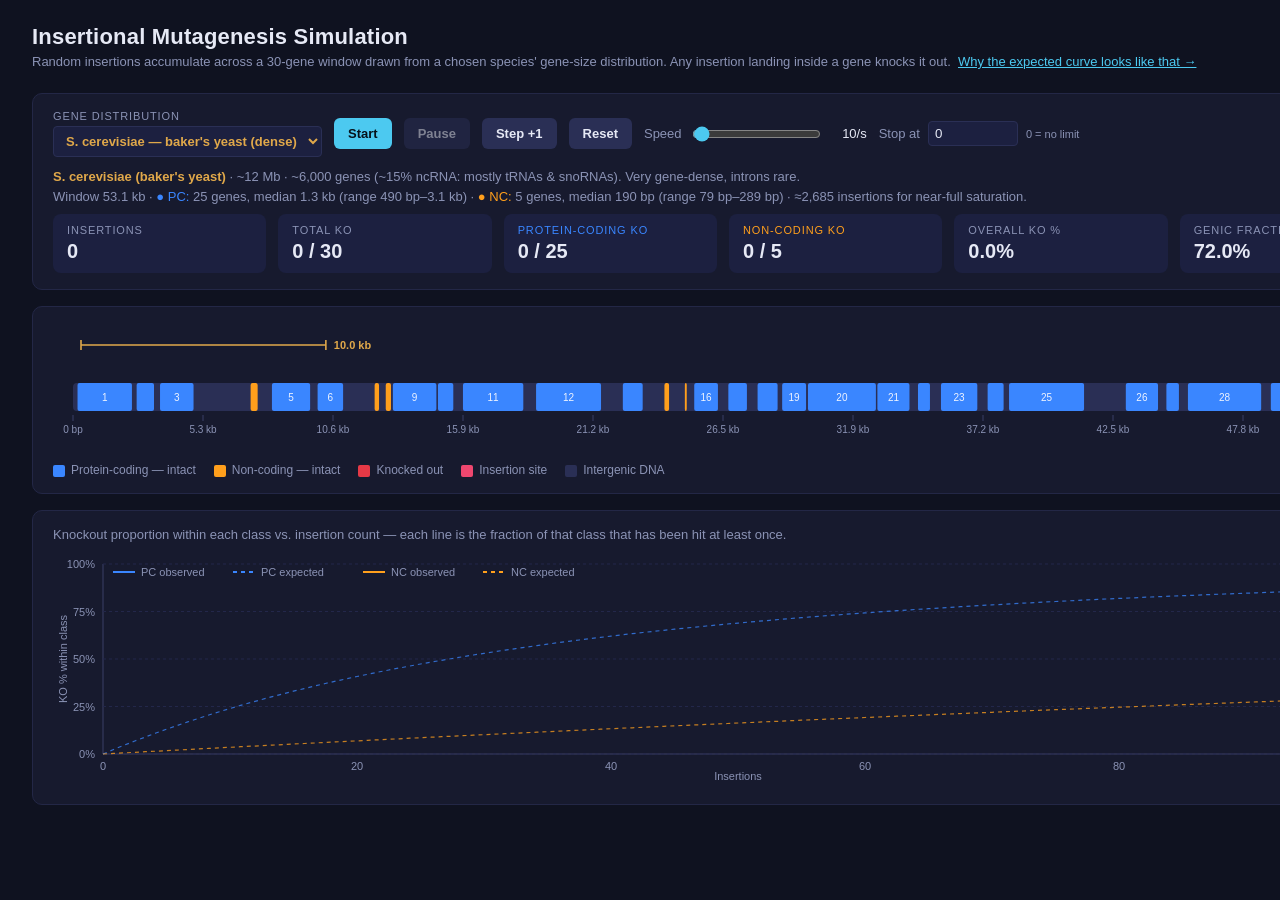
==== index.html @ 328992e9 "Initial commit: insertional mutagenesis simulation Co-Authored-By: Claude Opus 4.7 (1M context) <nor" ====
<!DOCTYPE html>
<html lang="en">
<head>
<meta charset="UTF-8" />
<title>Insertional Mutagenesis Simulation</title>
<style>
  :root {
    --bg: #0f1220;
    --panel: #171a2e;
    --ink: #e6e9f5;
    --muted: #8b93b5;
    --accent: #4cc9f0;
    --gene: #3a86ff;        /* protein-coding, intact */
    --gene-ko: #e63946;     /* knocked out (red) */
    --nc: #ff9f1c;          /* non-coding, intact */
    --nc-ko: #e63946;       /* knocked out (red) */
    --insert: #ef476f;
    --grid: #262a46;
    --good: #06d6a0;
  }
  * { box-sizing: border-box; }
  html, body {
    margin: 0; padding: 0;
    background: var(--bg); color: var(--ink);
    font-family: -apple-system, BlinkMacSystemFont, "Segoe UI", Helvetica, Arial, sans-serif;
    min-height: 100vh;
  }
  header {
    padding: 24px 32px 8px;
  }
  h1 { margin: 0; font-weight: 600; font-size: 22px; letter-spacing: 0.2px; }
  .sub { color: var(--muted); font-size: 13px; margin-top: 4px; }

  main {
    display: grid;
    grid-template-columns: 1fr;
    gap: 16px;
    padding: 16px 32px 48px;
    max-width: 1400px;
    margin: 0 auto;
  }
  .panel {
    background: var(--panel);
    border: 1px solid #232746;
    border-radius: 10px;
    padding: 16px 20px;
  }
  .controls {
    display: flex;
    flex-wrap: wrap;
    gap: 12px;
    align-items: center;
  }
  button {
    background: var(--accent);
    color: #06121a;
    border: 0;
    padding: 8px 14px;
    border-radius: 6px;
    font-weight: 600;
    cursor: pointer;
    font-size: 13px;
  }
  button.secondary {
    background: #2a2f55;
    color: var(--ink);
  }
  button:disabled { opacity: 0.5; cursor: not-allowed; }
  label { font-size: 13px; color: var(--muted); display: flex; align-items: center; gap: 8px; }
  input[type="range"] { accent-color: var(--accent); }

  .stats {
    display: grid;
    grid-template-columns: repeat(6, 1fr);
    gap: 12px;
    margin-top: 8px;
  }
  @media (max-width: 1100px) {
    .stats { grid-template-columns: repeat(3, 1fr); }
  }
  .stat {
    background: #1c2040;
    border-radius: 8px;
    padding: 10px 14px;
  }
  .stat .k { font-size: 11px; color: var(--muted); text-transform: uppercase; letter-spacing: 0.08em; }
  .stat .v { font-size: 20px; font-weight: 700; margin-top: 4px; font-variant-numeric: tabular-nums; }

  .viz-wrap { overflow-x: auto; }
  svg { display: block; }
  .legend { display: flex; gap: 18px; margin-top: 10px; font-size: 12px; color: var(--muted); flex-wrap: wrap; }
  .legend .swatch { display: inline-block; width: 12px; height: 12px; border-radius: 2px; margin-right: 6px; vertical-align: middle; }

  .charts {
    display: grid;
    grid-template-columns: 1fr;
    gap: 16px;
  }
  @media (min-width: 900px) {
    .charts { grid-template-columns: 1fr; }
  }
</style>
</head>
<body>
<header>
  <h1>Insertional Mutagenesis Simulation</h1>
  <div class="sub">Random insertions accumulate across a 30-gene window drawn from a chosen species' gene-size distribution. Any insertion landing inside a gene knocks it out. &nbsp;<a href="explainer.html" style="color: var(--accent);">Why the expected curve looks like that →</a></div>
</header>

<main>
  <section class="panel">
    <div class="controls">
      <label style="flex-direction: column; align-items: flex-start; gap: 4px;">
        <span style="font-size:11px; text-transform: uppercase; letter-spacing: 0.08em;">Gene distribution</span>
        <select id="preset" style="background:#1c2040; border:1px solid #2a2f55; border-radius:4px; padding:6px 8px; font-size: 13px; font-weight: 600;">
          <option value="yeast"       style="color:#e0a84a; background:#1c2040;">S. cerevisiae — baker's yeast (dense)</option>
          <option value="arabidopsis" style="color:#5cbf3e; background:#1c2040;">A. thaliana — thale cress (moderate)</option>
          <option value="ecoli"       style="color:#e85a85; background:#1c2040;">E. coli — bacterium (very dense)</option>
          <option value="human"       style="color:#b088f9; background:#1c2040;">H. sapiens — gene bodies (sparse)</option>
          <option value="synthetic"   style="color:#9aa1b8; background:#1c2040;">Synthetic (arbitrary)</option>
        </select>
      </label>
      <button id="startBtn">Start</button>
      <button id="pauseBtn" class="secondary" disabled>Pause</button>
      <button id="stepBtn" class="secondary">Step +1</button>
      <button id="resetBtn" class="secondary">Reset</button>
      <label>Speed
        <input id="speed" type="range" min="1" max="500" value="10" />
        <span id="speedVal" style="color:var(--ink); min-width: 5ch; text-align: right;">10/s</span>
      </label>
      <label>Stop at
        <input id="stopAt" type="number" min="0" value="0" style="width: 90px; background:#1c2040; color:var(--ink); border:1px solid #2a2f55; border-radius:4px; padding:4px 6px;" />
        <span style="font-size:11px;">0 = no limit</span>
      </label>
    </div>

    <div id="presetInfo" style="margin-top: 10px; font-size: 13px; color: var(--muted); line-height: 1.5;"></div>

    <div class="stats">
      <div class="stat"><div class="k">Insertions</div><div class="v" id="statInsertions">0</div></div>
      <div class="stat"><div class="k">Total KO</div><div class="v" id="statKO">0 / 30</div></div>
      <div class="stat"><div class="k" style="color: var(--gene)">Protein-coding KO</div><div class="v" id="statKOpc">0 / 0</div></div>
      <div class="stat"><div class="k" style="color: var(--nc)">Non-coding KO</div><div class="v" id="statKOnc">0 / 0</div></div>
      <div class="stat"><div class="k">Overall KO %</div><div class="v" id="statProp">0.0%</div></div>
      <div class="stat"><div class="k">Genic fraction of window</div><div class="v" id="statCoding">–</div></div>
    </div>
  </section>

  <section class="panel viz-wrap">
    <svg id="dna" width="1340" height="130" role="img" aria-label="DNA segment with genes"></svg>
    <div class="legend">
      <span><span class="swatch" style="background: var(--gene)"></span>Protein-coding — intact</span>
      <span><span class="swatch" style="background: var(--nc)"></span>Non-coding — intact</span>
      <span><span class="swatch" style="background: var(--gene-ko)"></span>Knocked out</span>
      <span><span class="swatch" style="background: var(--insert)"></span>Insertion site</span>
      <span><span class="swatch" style="background:#2a2f55"></span>Intergenic DNA</span>
    </div>
  </section>

  <section class="panel">
    <div style="font-size: 13px; color: var(--muted); margin-bottom: 6px;">Knockout proportion within each class vs. insertion count — each line is the fraction of that class that has been hit at least once.</div>
    <svg id="chart" width="1340" height="240"></svg>
  </section>
</main>

<script>
(() => {
  // ---------- Species presets ----------
  // Reference parameters for each genome. Gene sizes are drawn from log-normal
  // distributions fitted to typical gene-length data. "Size" = gene body
  // (exons + introns) — the target for insertional disruption.
  //
  // ncFraction   = proportion of annotated genes that are non-coding RNAs
  // pcMedian/Sigma = protein-coding size distribution (log-normal)
  // ncMedian/Sigma = non-coding size distribution (log-normal)
  // genicFraction = fraction of genome occupied by any gene body (PC + NC)
  const PRESETS = {
    yeast: {
      label: "S. cerevisiae (baker's yeast)",
      pcMedian: 1400,  pcSigma: 0.55,
      ncMedian: 150,   ncSigma: 0.75,     // tRNAs ~75 bp, snoRNAs ~100–200, a few longer ncRNAs
      ncFraction: 0.15,                    // ~800 of ~6000 genes are ncRNAs
      genicFraction: 0.72,
      note: "~12 Mb · ~6,000 genes (~15% ncRNA: mostly tRNAs & snoRNAs). Very gene-dense, introns rare."
    },
    arabidopsis: {
      label: "A. thaliana (thale cress)",
      pcMedian: 2100,  pcSigma: 0.7,
      ncMedian: 400,   ncSigma: 1.0,       // mix of miRNA precursors (~100 bp) & lncRNAs (kb-scale)
      ncFraction: 0.18,                    // ~5,000 ncRNAs among ~32,000 annotated genes
      genicFraction: 0.40,
      note: "~135 Mb · ~27,000 PC genes + ~5,000 ncRNAs (miRNAs, lncRNAs, tRNAs). Kilobase intergenic gaps."
    },
    ecoli: {
      label: "E. coli (bacterium)",
      pcMedian: 900,   pcSigma: 0.35,
      ncMedian: 100,   ncSigma: 0.55,      // tRNAs ~76 bp, rRNAs 1.5–2.9 kb, small sRNAs
      ncFraction: 0.03,                    // ~100 ncRNAs of ~4,300
      genicFraction: 0.88,
      note: "~4.6 Mb · ~4,300 genes (~3% ncRNA: tRNAs, rRNAs, sRNAs). Operons packed back-to-back."
    },
    human: {
      label: "H. sapiens (gene bodies incl. introns)",
      pcMedian: 14000, pcSigma: 1.15,      // very wide; some PC genes ≥100 kb
      ncMedian: 1200,  ncSigma: 1.35,      // lncRNAs kb-scale, miRNA precursors ~80 bp, snoRNAs
      ncFraction: 0.50,                    // roughly 20k PC + 20k+ lncRNA/miRNA/other
      genicFraction: 0.45,
      note: "~3.2 Gb · ~20,000 PC + ~20,000+ ncRNAs (lncRNAs, miRNAs). Gene bodies huge, separated by 10s–100s of kb."
    },
    synthetic: {
      label: "Synthetic (original toy)",
      pcMedian: 1400,  pcSigma: 0.8,
      ncMedian: 300,   ncSigma: 0.9,
      ncFraction: 0.20,
      genicFraction: 0.55,
      note: "Arbitrary demo parameters — not based on any real organism."
    }
  };

  // Thematic accent colour for each species — used in the dropdown, selected value,
  // and info line. Chosen to evoke each organism (amber yeast, leaf green,
  // Gram-stain pink, lilac human, neutral grey for the synthetic toy).
  const SPECIES_COLORS = {
    yeast:       '#e0a84a',
    arabidopsis: '#5cbf3e',
    ecoli:       '#e85a85',
    human:       '#b088f9',
    synthetic:   '#9aa1b8'
  };

  const GENE_COUNT = 30;
  let DNA_LENGTH = 100000;     // recomputed from preset
  let currentPreset = 'yeast';

  const rand = (a, b) => a + Math.random() * (b - a);
  const randInt = (a, b) => Math.floor(rand(a, b + 1));

  // Standard normal via Box–Muller
  function randn() {
    const u = Math.max(Math.random(), 1e-12), v = Math.random();
    return Math.sqrt(-2 * Math.log(u)) * Math.cos(2 * Math.PI * v);
  }
  // Draw from log-normal with given median and sigma in log-space.
  function logNormal(median, sigma) {
    return median * Math.exp(sigma * randn());
  }

  // ---------- Build genes ----------
  function buildGenes() {
    const preset = PRESETS[currentPreset];

    // Decide how many of the 30 genes are non-coding. Round from preset.ncFraction,
    // clamped so we always have at least some PC (this keeps all six stat tiles meaningful).
    const ncCount = Math.min(GENE_COUNT - 1, Math.max(0, Math.round(GENE_COUNT * preset.ncFraction)));
    const pcCount = GENE_COUNT - ncCount;

    // Build a shuffled array of kinds so PC/NC slots are interleaved along the DNA.
    const kinds = Array.from({length: GENE_COUNT},
      (_, i) => i < ncCount ? 'nc' : 'pc');
    for (let i = kinds.length - 1; i > 0; i--) {
      const j = Math.floor(Math.random() * (i + 1));
      [kinds[i], kinds[j]] = [kinds[j], kinds[i]];
    }

    // Draw a size for each gene from the distribution appropriate to its class.
    const drawSize = (kind) => {
      const med = kind === 'pc' ? preset.pcMedian : preset.ncMedian;
      const sig = kind === 'pc' ? preset.pcSigma : preset.ncSigma;
      const lo = Math.max(40, Math.round(med * 0.1));
      const hi = Math.round(med * 20);
      return Math.round(Math.min(hi, Math.max(lo, logNormal(med, sig))));
    };
    const sizes = kinds.map(drawSize);

    // Set the DNA window length so total genic DNA matches the preset's genicFraction.
    const totalGenic = sizes.reduce((a, b) => a + b, 0);
    DNA_LENGTH = Math.round(totalGenic / preset.genicFraction);
    const totalGap = DNA_LENGTH - totalGenic;

    // Distribute intergenic DNA across 31 gaps with realistic variability.
    const gapRaw = Array.from({length: GENE_COUNT + 1}, () => logNormal(1, 0.8));
    const gapSum = gapRaw.reduce((a, b) => a + b, 0);
    const gaps = gapRaw.map(g => Math.max(20, Math.round(g * totalGap / gapSum)));

    const genes = [];
    let cursor = 0;
    for (let i = 0; i < GENE_COUNT; i++) {
      cursor += gaps[i];
      const start = cursor;
      const end = Math.min(DNA_LENGTH - 1, start + sizes[i] - 1);
      genes.push({
        id: i + 1,
        kind: kinds[i],
        start, end,
        size: end - start + 1,
        knocked: false
      });
      cursor = end + 1;
    }
    return genes;
  }

  // ---------- Length formatting ----------
  function fmtLen(bp) {
    if (bp >= 1e6) return (bp / 1e6).toFixed(bp >= 1e7 ? 0 : 1) + ' Mb';
    if (bp >= 1e3) return (bp / 1e3).toFixed(bp >= 1e5 ? 0 : 1) + ' kb';
    return bp + ' bp';
  }

  // ---------- State ----------
  let genes = [];
  let insertions = []; // positions
  let koCount = 0;
  let koPC = 0;        // protein-coding knockouts
  let koNC = 0;        // non-coding knockouts
  let pcTotal = 0;
  let ncTotal = 0;
  let running = false;
  let timer = null;

  // ---------- DOM ----------
  const svg = document.getElementById('dna');
  const chart = document.getElementById('chart');
  const statIns = document.getElementById('statInsertions');
  const statKO = document.getElementById('statKO');
  const statKOpc = document.getElementById('statKOpc');
  const statKOnc = document.getElementById('statKOnc');
  const statProp = document.getElementById('statProp');
  const statCoding = document.getElementById('statCoding');
  const speedEl = document.getElementById('speed');
  const speedVal = document.getElementById('speedVal');
  const stopAtEl = document.getElementById('stopAt');
  const startBtn = document.getElementById('startBtn');
  const pauseBtn = document.getElementById('pauseBtn');
  const stepBtn = document.getElementById('stepBtn');
  const resetBtn = document.getElementById('resetBtn');
  const presetEl = document.getElementById('preset');
  const presetInfo = document.getElementById('presetInfo');

  // ---------- DNA rendering ----------
  const SVG_W = 1340, SVG_H = 130;
  const PAD_X = 20;
  const TRACK_Y = 60;
  const TRACK_H = 28;
  const USABLE_W = SVG_W - 2 * PAD_X;
  const bpToX = bp => PAD_X + (bp / DNA_LENGTH) * USABLE_W;

  // Fixed 10 kb scale bar used across all genomes — makes it easy to compare
  // gene-density between species at a glance.
  const SCALE_BP = 10000;

  function drawScaleBar() {
    const color = SPECIES_COLORS[currentPreset];
    const y = 22;
    const xStart = PAD_X + 8;
    const xEnd = xStart + (SCALE_BP / DNA_LENGTH) * USABLE_W;
    const tickHalf = 5;

    // Main bar
    const bar = document.createElementNS('http://www.w3.org/2000/svg', 'line');
    bar.setAttribute('x1', xStart); bar.setAttribute('x2', xEnd);
    bar.setAttribute('y1', y); bar.setAttribute('y2', y);
    bar.setAttribute('stroke', color); bar.setAttribute('stroke-width', '1.6');
    svg.appendChild(bar);

    // End ticks
    for (const tx of [xStart, xEnd]) {
      const t = document.createElementNS('http://www.w3.org/2000/svg', 'line');
      t.setAttribute('x1', tx); t.setAttribute('x2', tx);
      t.setAttribute('y1', y - tickHalf); t.setAttribute('y2', y + tickHalf);
      t.setAttribute('stroke', color); t.setAttribute('stroke-width', '1.6');
      svg.appendChild(t);
    }

    // Label — placed to the right of the bar so it stays readable even when
    // the bar is only a few pixels wide (e.g. the human preset).
    const label = document.createElementNS('http://www.w3.org/2000/svg', 'text');
    label.setAttribute('x', xEnd + 8);
    label.setAttribute('y', y + 4);
    label.setAttribute('fill', color);
    label.setAttribute('font-size', '11');
    label.setAttribute('font-weight', '600');
    label.textContent = fmtLen(SCALE_BP);
    svg.appendChild(label);
  }

  function renderDNABase() {
    svg.innerHTML = '';

    // 100 kb reference scale bar (adaptive: steps down for shorter windows).
    drawScaleBar();

    // Backbone (intergenic)
    const back = document.createElementNS('http://www.w3.org/2000/svg', 'rect');
    back.setAttribute('x', PAD_X);
    back.setAttribute('y', TRACK_Y);
    back.setAttribute('width', USABLE_W);
    back.setAttribute('height', TRACK_H);
    back.setAttribute('fill', '#2a2f55');
    back.setAttribute('rx', 4);
    svg.appendChild(back);

    // Genes
    for (const g of genes) {
      const r = document.createElementNS('http://www.w3.org/2000/svg', 'rect');
      r.setAttribute('x', bpToX(g.start));
      r.setAttribute('y', TRACK_Y);
      r.setAttribute('width', Math.max(1, bpToX(g.end) - bpToX(g.start)));
      r.setAttribute('height', TRACK_H);
      r.setAttribute('fill', g.kind === 'pc' ? 'var(--gene)' : 'var(--nc)');
      r.setAttribute('rx', 2);
      r.dataset.geneId = g.id;
      r.dataset.kind = g.kind;
      const title = document.createElementNS('http://www.w3.org/2000/svg','title');
      title.textContent = `Gene ${g.id} · ${g.kind === 'pc' ? 'protein-coding' : 'non-coding'} · ${fmtLen(g.size)}`;
      r.appendChild(title);
      svg.appendChild(r);

      // Gene label (only if wide enough)
      const w = bpToX(g.end) - bpToX(g.start);
      if (w > 22) {
        const t = document.createElementNS('http://www.w3.org/2000/svg', 'text');
        t.setAttribute('x', bpToX(g.start) + w / 2);
        t.setAttribute('y', TRACK_Y + TRACK_H / 2 + 4);
        t.setAttribute('fill', '#eef3ff');
        t.setAttribute('font-size', '10');
        t.setAttribute('text-anchor', 'middle');
        t.setAttribute('pointer-events', 'none');
        t.textContent = g.id;
        svg.appendChild(t);
      }
    }

    // Scale ticks
    const ticks = 10;
    for (let i = 0; i <= ticks; i++) {
      const bp = Math.round((DNA_LENGTH * i) / ticks);
      const x = bpToX(bp);
      const tick = document.createElementNS('http://www.w3.org/2000/svg', 'line');
      tick.setAttribute('x1', x); tick.setAttribute('x2', x);
      tick.setAttribute('y1', TRACK_Y + TRACK_H + 4);
      tick.setAttribute('y2', TRACK_Y + TRACK_H + 10);
      tick.setAttribute('stroke', '#3a3f66');
      svg.appendChild(tick);
      const lbl = document.createElementNS('http://www.w3.org/2000/svg', 'text');
      lbl.setAttribute('x', x);
      lbl.setAttribute('y', TRACK_Y + TRACK_H + 22);
      lbl.setAttribute('fill', 'var(--muted)');
      lbl.setAttribute('font-size', '10');
      lbl.setAttribute('text-anchor', 'middle');
      lbl.textContent = fmtLen(bp);
      svg.appendChild(lbl);
    }
  }

  function setGeneKO(id) {
    const rect = svg.querySelector(`rect[data-gene-id="${id}"]`);
    if (!rect) return;
    const kind = rect.dataset.kind;
    rect.setAttribute('fill', kind === 'pc' ? 'var(--gene-ko)' : 'var(--nc-ko)');
  }

  function drawInsertion(pos) {
    const x = bpToX(pos);
    const line = document.createElementNS('http://www.w3.org/2000/svg', 'line');
    line.setAttribute('x1', x); line.setAttribute('x2', x);
    line.setAttribute('y1', TRACK_Y - 10);
    line.setAttribute('y2', TRACK_Y + TRACK_H + 2);
    line.setAttribute('stroke', 'var(--insert)');
    line.setAttribute('stroke-width', '1.2');
    line.setAttribute('opacity', '0.85');
    svg.appendChild(line);

    const tri = document.createElementNS('http://www.w3.org/2000/svg', 'polygon');
    tri.setAttribute('points', `${x-3},${TRACK_Y-12} ${x+3},${TRACK_Y-12} ${x},${TRACK_Y-6}`);
    tri.setAttribute('fill', 'var(--insert)');
    svg.appendChild(tri);
  }

  // ---------- Chart ----------
  const CH_W = 1340, CH_H = 240;
  const CH_PAD_L = 50, CH_PAD_R = 20, CH_PAD_T = 16, CH_PAD_B = 34;
  const CH_PLOT_W = CH_W - CH_PAD_L - CH_PAD_R;
  const CH_PLOT_H = CH_H - CH_PAD_T - CH_PAD_B;

  let chartMaxX = 100; // grows as insertions grow

  function renderChartBase() {
    chart.innerHTML = '';
    // Axes
    const axis = (x1,y1,x2,y2) => {
      const l = document.createElementNS('http://www.w3.org/2000/svg','line');
      l.setAttribute('x1',x1); l.setAttribute('y1',y1);
      l.setAttribute('x2',x2); l.setAttribute('y2',y2);
      l.setAttribute('stroke','#3a3f66'); l.setAttribute('stroke-width','1');
      return l;
    };
    chart.appendChild(axis(CH_PAD_L, CH_PAD_T, CH_PAD_L, CH_PAD_T + CH_PLOT_H));
    chart.appendChild(axis(CH_PAD_L, CH_PAD_T + CH_PLOT_H, CH_PAD_L + CH_PLOT_W, CH_PAD_T + CH_PLOT_H));

    // Y gridlines + labels (0, 25, 50, 75, 100)
    for (let p = 0; p <= 100; p += 25) {
      const y = CH_PAD_T + CH_PLOT_H - (p/100) * CH_PLOT_H;
      const g = document.createElementNS('http://www.w3.org/2000/svg','line');
      g.setAttribute('x1', CH_PAD_L); g.setAttribute('x2', CH_PAD_L + CH_PLOT_W);
      g.setAttribute('y1', y); g.setAttribute('y2', y);
      g.setAttribute('stroke', '#23274a'); g.setAttribute('stroke-dasharray','3,3');
      chart.appendChild(g);
      const t = document.createElementNS('http://www.w3.org/2000/svg','text');
      t.setAttribute('x', CH_PAD_L - 8); t.setAttribute('y', y + 4);
      t.setAttribute('fill','var(--muted)'); t.setAttribute('font-size','11');
      t.setAttribute('text-anchor','end');
      t.textContent = p + '%';
      chart.appendChild(t);
    }

    // Axis titles
    const xt = document.createElementNS('http://www.w3.org/2000/svg','text');
    xt.setAttribute('x', CH_PAD_L + CH_PLOT_W / 2);
    xt.setAttribute('y', CH_H - 8);
    xt.setAttribute('fill','var(--muted)'); xt.setAttribute('font-size','11');
    xt.setAttribute('text-anchor','middle');
    xt.textContent = 'Insertions';
    chart.appendChild(xt);

    const yt = document.createElementNS('http://www.w3.org/2000/svg','text');
    yt.setAttribute('x', 14); yt.setAttribute('y', CH_PAD_T + CH_PLOT_H / 2);
    yt.setAttribute('fill','var(--muted)'); yt.setAttribute('font-size','11');
    yt.setAttribute('text-anchor','middle');
    yt.setAttribute('transform', `rotate(-90 14 ${CH_PAD_T + CH_PLOT_H / 2})`);
    yt.textContent = 'KO % within class';
    chart.appendChild(yt);

    // Four curves: observed + expected, each for PC and NC classes.
    const makePath = (id, color, dashed) => {
      const p = document.createElementNS('http://www.w3.org/2000/svg','path');
      p.setAttribute('id', id);
      p.setAttribute('fill','none');
      p.setAttribute('stroke', color);
      p.setAttribute('stroke-width', dashed ? '1.2' : '1.8');
      if (dashed) {
        p.setAttribute('stroke-dasharray','4,4');
        p.setAttribute('opacity','0.75');
      }
      chart.appendChild(p);
    };
    makePath('expectedPC', '#3a86ff', true);
    makePath('expectedNC', '#ff9f1c', true);
    makePath('actualPC',   '#3a86ff', false);
    makePath('actualNC',   '#ff9f1c', false);

    // Legend
    const makeLegend = (x, color, label, dashed=false) => {
      const l = document.createElementNS('http://www.w3.org/2000/svg','line');
      l.setAttribute('x1', x); l.setAttribute('x2', x + 22);
      l.setAttribute('y1', CH_PAD_T + 8); l.setAttribute('y2', CH_PAD_T + 8);
      l.setAttribute('stroke', color); l.setAttribute('stroke-width','2');
      if (dashed) l.setAttribute('stroke-dasharray','4,4');
      chart.appendChild(l);
      const t = document.createElementNS('http://www.w3.org/2000/svg','text');
      t.setAttribute('x', x + 28); t.setAttribute('y', CH_PAD_T + 12);
      t.setAttribute('fill','var(--muted)'); t.setAttribute('font-size','11');
      t.textContent = label;
      chart.appendChild(t);
    };
    makeLegend(CH_PAD_L + 10,  '#3a86ff', 'PC observed');
    makeLegend(CH_PAD_L + 130, '#3a86ff', 'PC expected', true);
    makeLegend(CH_PAD_L + 260, '#ff9f1c', 'NC observed');
    makeLegend(CH_PAD_L + 380, '#ff9f1c', 'NC expected', true);
  }

  function redrawChart() {
    const actualPC = chart.querySelector('#actualPC');
    const actualNC = chart.querySelector('#actualNC');
    const expectedPC = chart.querySelector('#expectedPC');
    const expectedNC = chart.querySelector('#expectedNC');
    if (!actualPC || !actualNC || !expectedPC || !expectedNC) return;

    chartMaxX = Math.max(100, insertions.length, chartMaxX);
    // X ticks (5 gridlines). Clear previous labels first.
    chart.querySelectorAll('.x-tick').forEach(n => n.remove());
    for (let i = 0; i <= 5; i++) {
      const xv = Math.round((chartMaxX * i) / 5);
      const x = CH_PAD_L + (xv / chartMaxX) * CH_PLOT_W;
      const t = document.createElementNS('http://www.w3.org/2000/svg','text');
      t.setAttribute('x', x); t.setAttribute('y', CH_PAD_T + CH_PLOT_H + 16);
      t.setAttribute('fill','var(--muted)'); t.setAttribute('font-size','11');
      t.setAttribute('text-anchor','middle');
      t.setAttribute('class','x-tick');
      t.textContent = xv.toLocaleString();
      chart.appendChild(t);
    }

    // Observed PC/NC proportions from the timeline.
    const pts = state.timeline;
    const toPath = (points, denom) => {
      if (!points.length || denom === 0) return '';
      return points.map((p, i) => {
        const x = CH_PAD_L + (p.n / chartMaxX) * CH_PLOT_W;
        const y = CH_PAD_T + CH_PLOT_H - (p.val / denom) * CH_PLOT_H;
        return `${i === 0 ? 'M' : 'L'}${x.toFixed(1)},${y.toFixed(1)}`;
      }).join(' ');
    };
    actualPC.setAttribute('d', toPath(pts.map(p => ({n: p.n, val: p.pc})), pcTotal));
    actualNC.setAttribute('d', toPath(pts.map(p => ({n: p.n, val: p.nc})), ncTotal));

    // Expected: per-class subset of P(gene i KO) = 1 − (1 − sᵢ/L)ⁿ, averaged over the class.
    const pcSizes = genes.filter(g => g.kind === 'pc').map(g => g.size);
    const ncSizes = genes.filter(g => g.kind === 'nc').map(g => g.size);
    const L = DNA_LENGTH;
    const curveForSizes = (sizes) => {
      if (!sizes.length) return '';
      let d = '';
      const N = 120;
      for (let i = 0; i <= N; i++) {
        const n = (chartMaxX * i) / N;
        let ek = 0;
        for (const s of sizes) ek += 1 - Math.pow(1 - s / L, n);
        const x = CH_PAD_L + (n / chartMaxX) * CH_PLOT_W;
        const y = CH_PAD_T + CH_PLOT_H - (ek / sizes.length) * CH_PLOT_H;
        d += (i === 0 ? 'M' : 'L') + x.toFixed(1) + ',' + y.toFixed(1) + ' ';
      }
      return d;
    };
    expectedPC.setAttribute('d', curveForSizes(pcSizes));
    expectedNC.setAttribute('d', curveForSizes(ncSizes));
  }

  // ---------- Simulation ----------
  const state = { timeline: [] };

  function step() {
    const pos = randInt(0, DNA_LENGTH - 1);
    insertions.push(pos);
    // Determine if inside any gene (binary search since genes sorted by start)
    let lo = 0, hi = genes.length - 1, hit = -1;
    while (lo <= hi) {
      const mid = (lo + hi) >> 1;
      const g = genes[mid];
      if (pos < g.start) hi = mid - 1;
      else if (pos > g.end) lo = mid + 1;
      else { hit = mid; break; }
    }
    if (hit >= 0 && !genes[hit].knocked) {
      genes[hit].knocked = true;
      koCount++;
      if (genes[hit].kind === 'pc') koPC++; else koNC++;
      setGeneKO(genes[hit].id);
    }
    drawInsertion(pos);
    state.timeline.push({ n: insertions.length, ko: koCount, pc: koPC, nc: koNC });
    updateStats();
    redrawChart();

    const stopN = Number(stopAtEl.value) || 0;
    if (stopN > 0 && insertions.length >= stopN) pause();
    if (koCount >= GENE_COUNT) pause();
  }

  function updateStats() {
    statIns.textContent = insertions.length.toLocaleString();
    statKO.textContent = `${koCount} / ${GENE_COUNT}`;
    statKOpc.textContent = `${koPC} / ${pcTotal}`;
    statKOnc.textContent = `${koNC} / ${ncTotal}`;
    statProp.textContent = ((koCount / GENE_COUNT) * 100).toFixed(1) + '%';
  }

  function play() {
    if (running) return;
    running = true;
    startBtn.disabled = true;
    pauseBtn.disabled = false;
    scheduleNext();
  }

  function pause() {
    running = false;
    startBtn.disabled = false;
    pauseBtn.disabled = true;
    if (timer) { clearTimeout(timer); timer = null; }
  }

  function scheduleNext() {
    if (!running) return;
    const rate = Number(speedEl.value); // per second
    // Above ~60/s, batch multiple insertions per animation frame instead of shrinking the delay.
    const batch = rate > 60 ? Math.ceil(rate / 60) : 1;
    const delay = batch === 1 ? Math.max(8, 1000 / rate) : 16;
    timer = setTimeout(() => {
      for (let i = 0; i < batch && koCount < GENE_COUNT; i++) step();
      scheduleNext();
    }, delay);
  }

  function reset() {
    pause();
    genes = buildGenes();
    pcTotal = genes.filter(g => g.kind === 'pc').length;
    ncTotal = genes.filter(g => g.kind === 'nc').length;
    insertions = [];
    koCount = 0; koPC = 0; koNC = 0;
    state.timeline = [{ n: 0, ko: 0, pc: 0, nc: 0 }];
    chartMaxX = 100;
    renderDNABase();
    renderChartBase();
    redrawChart();
    updateStats();
    updatePresetInfo();

    const coding = genes.reduce((a, g) => a + g.size, 0);
    statCoding.textContent = ((coding / DNA_LENGTH) * 100).toFixed(1) + '%';
  }

  function updatePresetInfo() {
    const preset = PRESETS[currentPreset];
    const pcSizes = genes.filter(g => g.kind === 'pc').map(g => g.size).sort((a, b) => a - b);
    const ncSizes = genes.filter(g => g.kind === 'nc').map(g => g.size).sort((a, b) => a - b);
    const med = (arr) => arr.length ? arr[Math.floor(arr.length / 2)] : null;
    const allSizes = genes.map(g => g.size).sort((a, b) => a - b);
    const smallest = allSizes[0];
    // Suggested "full saturation" insertions ≈ (L / s_smallest) × H_30, as a rough budget.
    const H30 = 3.9949;
    const suggested = Math.round((DNA_LENGTH / smallest) * H30);

    const pcLine = pcSizes.length
      ? `<span style="color: var(--gene)">● PC:</span> ${pcSizes.length} genes, median ${fmtLen(med(pcSizes))} (range ${fmtLen(pcSizes[0])}–${fmtLen(pcSizes[pcSizes.length-1])})`
      : `<span style="color: var(--gene)">● PC:</span> 0 genes in this window`;
    const ncLine = ncSizes.length
      ? `<span style="color: var(--nc)">● NC:</span> ${ncSizes.length} genes, median ${fmtLen(med(ncSizes))} (range ${fmtLen(ncSizes[0])}–${fmtLen(ncSizes[ncSizes.length-1])})`
      : `<span style="color: var(--nc)">● NC:</span> 0 genes in this window`;

    presetInfo.innerHTML =
      `<b style="color: ${SPECIES_COLORS[currentPreset]}">${preset.label}</b> · ${preset.note}<br>` +
      `<span style="color: var(--muted)">Window ${fmtLen(DNA_LENGTH)} · ${pcLine} · ${ncLine} · ` +
      `≈${suggested.toLocaleString()} insertions for near-full saturation.</span>`;
  }

  // ---------- Wire up ----------
  startBtn.addEventListener('click', play);
  pauseBtn.addEventListener('click', pause);
  stepBtn.addEventListener('click', () => { if (koCount < GENE_COUNT) step(); });
  resetBtn.addEventListener('click', reset);
  speedEl.addEventListener('input', () => {
    speedVal.textContent = speedEl.value + '/s';
  });
  presetEl.addEventListener('change', () => {
    currentPreset = presetEl.value;
    presetEl.style.color = SPECIES_COLORS[currentPreset];
    reset();
  });

  presetEl.value = currentPreset;
  presetEl.style.color = SPECIES_COLORS[currentPreset];
  reset();
})();
</script>
</body>
</html>
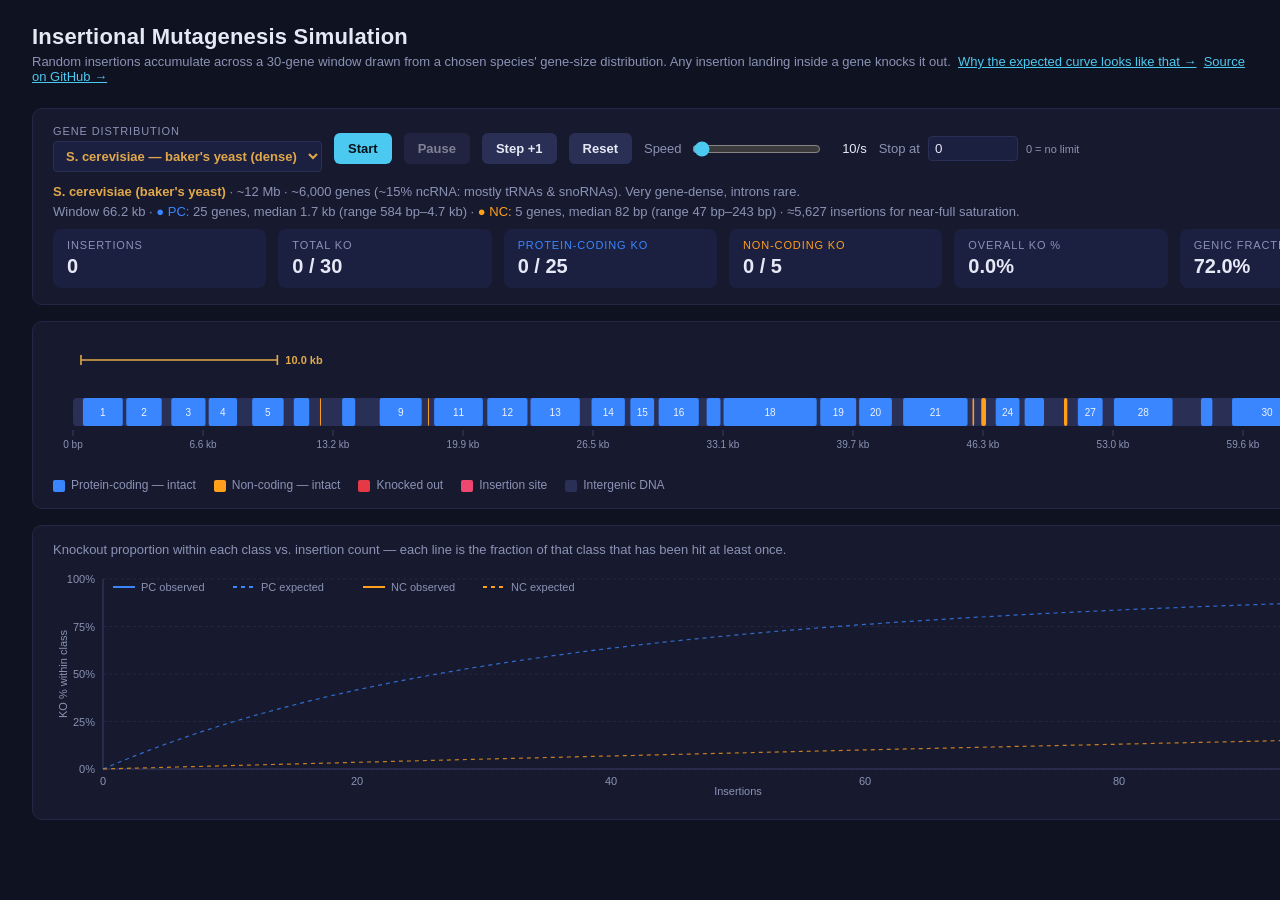
==== commit e599a5f1: "Add GitHub repo link to index.html subtitle Co-Authored-By: Claude Opus 4.7 (1M context) <noreply@an" ====
--- a/index.html
+++ b/index.html
@@ -104,7 +104,7 @@
 <body>
 <header>
   <h1>Insertional Mutagenesis Simulation</h1>
-  <div class="sub">Random insertions accumulate across a 30-gene window drawn from a chosen species' gene-size distribution. Any insertion landing inside a gene knocks it out. &nbsp;<a href="explainer.html" style="color: var(--accent);">Why the expected curve looks like that →</a></div>
+  <div class="sub">Random insertions accumulate across a 30-gene window drawn from a chosen species' gene-size distribution. Any insertion landing inside a gene knocks it out. &nbsp;<a href="explainer.html" style="color: var(--accent);">Why the expected curve looks like that →</a> &nbsp;<a href="https://github.com/seanvw/mutagenesis" style="color: var(--accent);">Source on GitHub →</a></div>
 </header>
 
 <main>
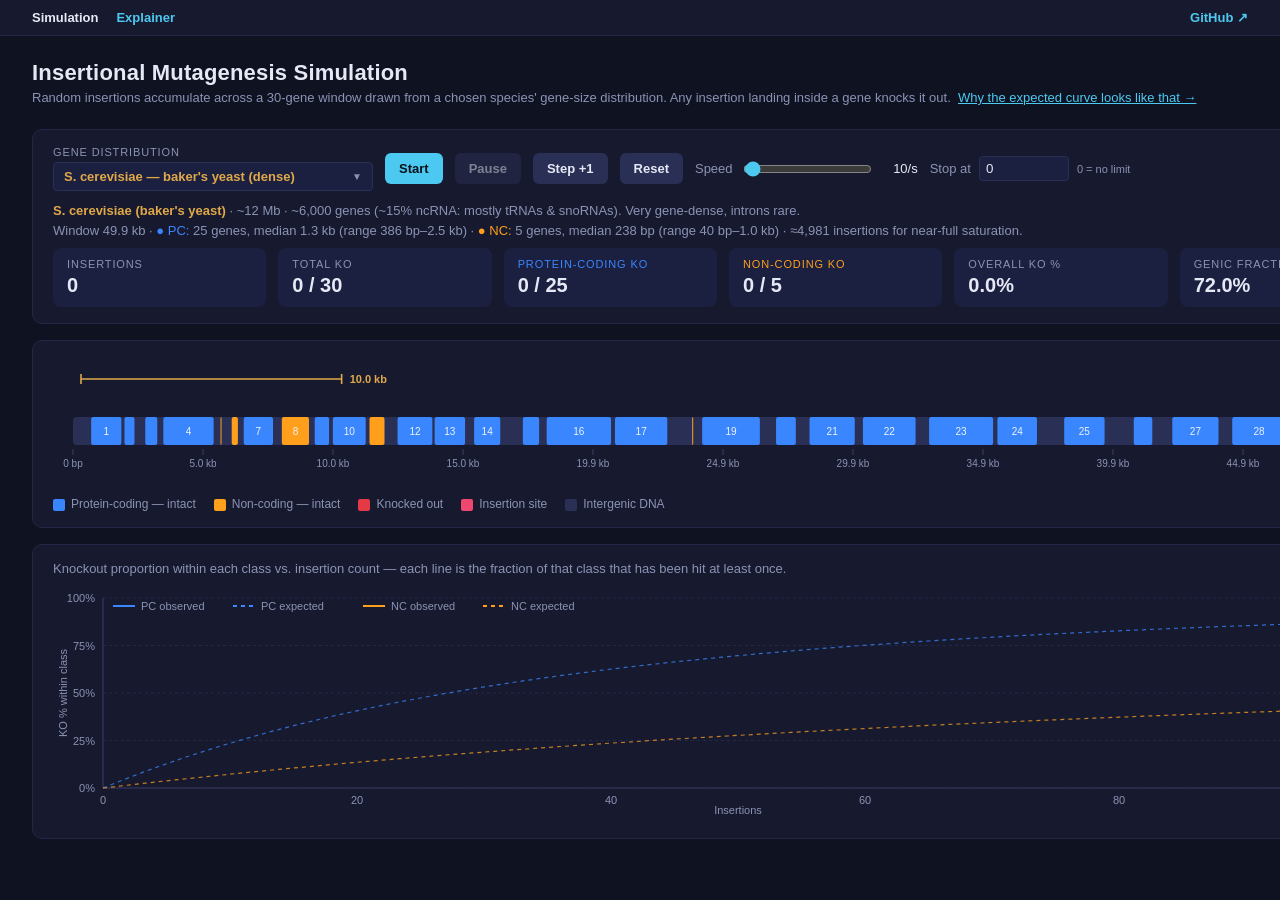
==== commit 828f0c63: "Add top nav, custom species dropdown, dev serve script - Unified top navigation bar across simulatio" ====
--- a/index.html
+++ b/index.html
@@ -30,6 +30,22 @@
   }
   h1 { margin: 0; font-weight: 600; font-size: 22px; letter-spacing: 0.2px; }
   .sub { color: var(--muted); font-size: 13px; margin-top: 4px; }
+  .nav {
+    display: flex;
+    gap: 18px;
+    padding: 10px 32px;
+    background: var(--panel);
+    border-bottom: 1px solid #232746;
+    font-size: 13px;
+  }
+  .nav a {
+    color: var(--accent);
+    text-decoration: none;
+    font-weight: 600;
+  }
+  .nav a:hover { text-decoration: underline; }
+  .nav a.active { color: var(--ink); }
+  .nav .spacer { flex: 1; }
 
   main {
     display: grid;
@@ -102,24 +118,30 @@
 </style>
 </head>
 <body>
+<nav class="nav">
+  <a href="index.html" class="active">Simulation</a>
+  <a href="explainer.html">Explainer</a>
+  <span class="spacer"></span>
+  <a href="https://github.com/seanvw/mutagenesis" target="_blank" rel="noopener">GitHub ↗</a>
+</nav>
 <header>
   <h1>Insertional Mutagenesis Simulation</h1>
-  <div class="sub">Random insertions accumulate across a 30-gene window drawn from a chosen species' gene-size distribution. Any insertion landing inside a gene knocks it out. &nbsp;<a href="explainer.html" style="color: var(--accent);">Why the expected curve looks like that →</a> &nbsp;<a href="https://github.com/seanvw/mutagenesis" style="color: var(--accent);">Source on GitHub →</a></div>
+  <div class="sub">Random insertions accumulate across a 30-gene window drawn from a chosen species' gene-size distribution. Any insertion landing inside a gene knocks it out. &nbsp;<a href="explainer.html" style="color: var(--accent);">Why the expected curve looks like that →</a></div>
 </header>
 
 <main>
   <section class="panel">
     <div class="controls">
-      <label style="flex-direction: column; align-items: flex-start; gap: 4px;">
-        <span style="font-size:11px; text-transform: uppercase; letter-spacing: 0.08em;">Gene distribution</span>
-        <select id="preset" style="background:#1c2040; border:1px solid #2a2f55; border-radius:4px; padding:6px 8px; font-size: 13px; font-weight: 600;">
-          <option value="yeast"       style="color:#e0a84a; background:#1c2040;">S. cerevisiae — baker's yeast (dense)</option>
-          <option value="arabidopsis" style="color:#5cbf3e; background:#1c2040;">A. thaliana — thale cress (moderate)</option>
-          <option value="ecoli"       style="color:#e85a85; background:#1c2040;">E. coli — bacterium (very dense)</option>
-          <option value="human"       style="color:#b088f9; background:#1c2040;">H. sapiens — gene bodies (sparse)</option>
-          <option value="synthetic"   style="color:#9aa1b8; background:#1c2040;">Synthetic (arbitrary)</option>
-        </select>
-      </label>
+      <div style="display:flex; flex-direction:column; align-items:flex-start; gap:4px;">
+        <span style="font-size:11px; text-transform:uppercase; letter-spacing:0.08em; color:var(--muted);">Gene distribution</span>
+        <div id="presetWrap" style="position:relative;">
+          <button id="presetBtn" type="button" style="background:#1c2040; border:1px solid #2a2f55; border-radius:4px; padding:6px 10px; font-size:13px; font-weight:600; cursor:pointer; text-align:left; min-width:320px; display:flex; justify-content:space-between; align-items:center; gap:10px;">
+            <span id="presetLabel"></span>
+            <span style="color:var(--muted); font-size:10px;">▼</span>
+          </button>
+          <div id="presetMenu" role="listbox" style="position:absolute; top:calc(100% + 4px); left:0; background:#1c2040; border:1px solid #2a2f55; border-radius:4px; min-width:100%; z-index:10; display:none; overflow:hidden; box-shadow:0 6px 20px rgba(0,0,0,0.4);"></div>
+        </div>
+      </div>
       <button id="startBtn">Start</button>
       <button id="pauseBtn" class="secondary" disabled>Pause</button>
       <button id="stepBtn" class="secondary">Step +1</button>
@@ -334,8 +356,46 @@
   const pauseBtn = document.getElementById('pauseBtn');
   const stepBtn = document.getElementById('stepBtn');
   const resetBtn = document.getElementById('resetBtn');
-  const presetEl = document.getElementById('preset');
+  const presetWrap = document.getElementById('presetWrap');
+  const presetBtn = document.getElementById('presetBtn');
+  const presetMenu = document.getElementById('presetMenu');
+  const presetLabel = document.getElementById('presetLabel');
   const presetInfo = document.getElementById('presetInfo');
+
+  // Visible labels for the custom dropdown — kept here so the menu and the
+  // selected-value display stay in sync without duplicating strings in markup.
+  const PRESET_LABELS = {
+    yeast:       "S. cerevisiae — baker's yeast (dense)",
+    arabidopsis: "A. thaliana — thale cress (moderate)",
+    ecoli:       "E. coli — bacterium (very dense)",
+    human:       "H. sapiens — gene bodies (sparse)",
+    synthetic:   "Synthetic (arbitrary)"
+  };
+
+  function buildPresetMenu() {
+    presetMenu.innerHTML = '';
+    for (const key of Object.keys(PRESET_LABELS)) {
+      const item = document.createElement('div');
+      item.textContent = PRESET_LABELS[key];
+      item.setAttribute('role', 'option');
+      item.dataset.value = key;
+      item.style.cssText = `padding:8px 10px; cursor:pointer; color:${SPECIES_COLORS[key]}; font-weight:600; font-size:13px;`;
+      item.addEventListener('mouseenter', () => { item.style.background = '#262a4a'; });
+      item.addEventListener('mouseleave', () => { item.style.background = ''; });
+      item.addEventListener('click', () => {
+        currentPreset = key;
+        applyPresetSelection();
+        presetMenu.style.display = 'none';
+        reset();
+      });
+      presetMenu.appendChild(item);
+    }
+  }
+
+  function applyPresetSelection() {
+    presetLabel.textContent = PRESET_LABELS[currentPreset];
+    presetBtn.style.color = SPECIES_COLORS[currentPreset];
+  }
 
   // ---------- DNA rendering ----------
   const SVG_W = 1340, SVG_H = 130;
@@ -743,14 +803,18 @@
   speedEl.addEventListener('input', () => {
     speedVal.textContent = speedEl.value + '/s';
   });
-  presetEl.addEventListener('change', () => {
-    currentPreset = presetEl.value;
-    presetEl.style.color = SPECIES_COLORS[currentPreset];
-    reset();
+  presetBtn.addEventListener('click', () => {
+    presetMenu.style.display = presetMenu.style.display === 'block' ? 'none' : 'block';
   });
-
-  presetEl.value = currentPreset;
-  presetEl.style.color = SPECIES_COLORS[currentPreset];
+  document.addEventListener('click', (e) => {
+    if (!presetWrap.contains(e.target)) presetMenu.style.display = 'none';
+  });
+  document.addEventListener('keydown', (e) => {
+    if (e.key === 'Escape') presetMenu.style.display = 'none';
+  });
+
+  buildPresetMenu();
+  applyPresetSelection();
   reset();
 })();
 </script>
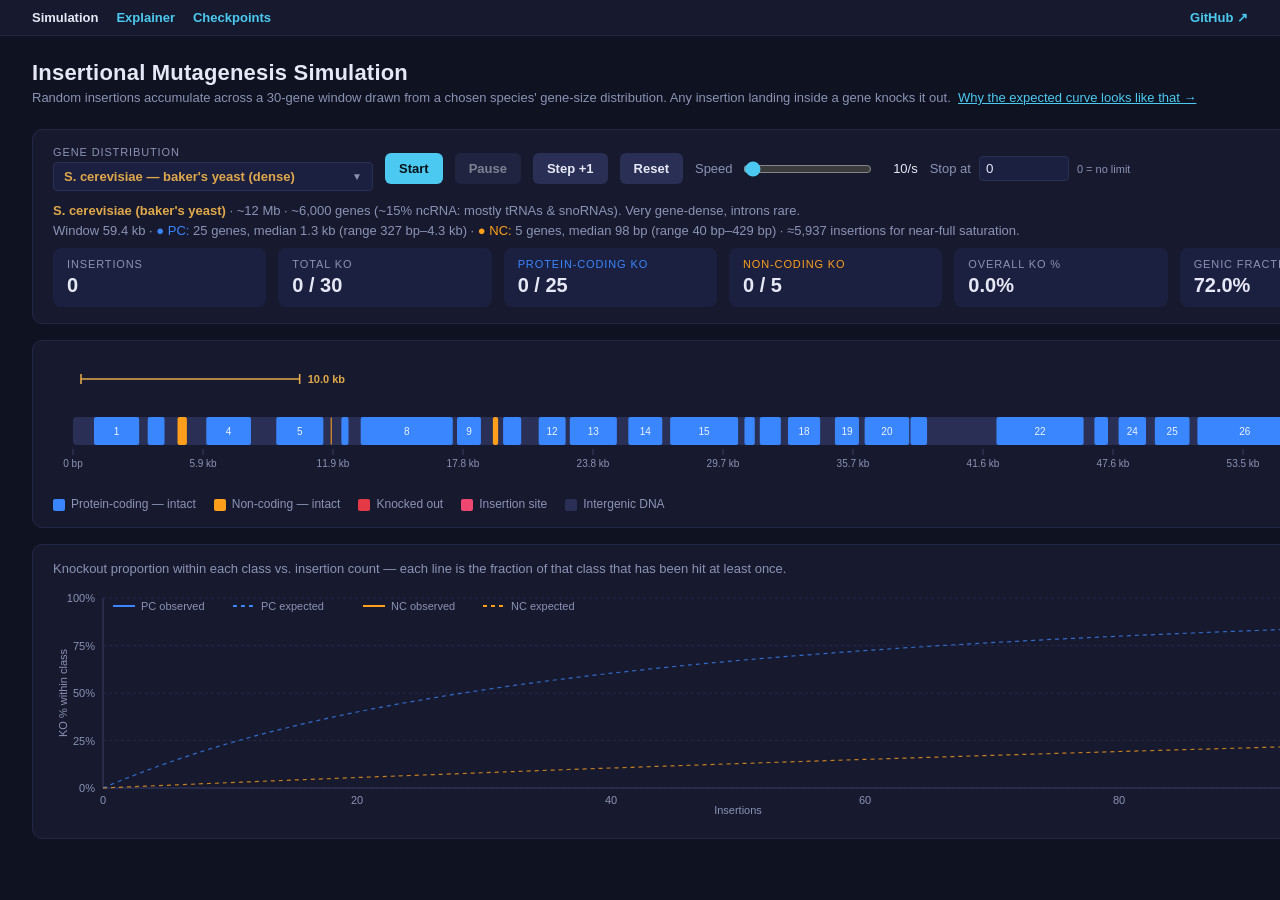
==== commit 5ee919e2: "Add Checkpoints page with build-time git log snapshot - checkpoints.html lists commits sourced from " ====
--- a/index.html
+++ b/index.html
@@ -121,6 +121,7 @@
 <nav class="nav">
   <a href="index.html" class="active">Simulation</a>
   <a href="explainer.html">Explainer</a>
+  <a href="checkpoints.html">Checkpoints</a>
   <span class="spacer"></span>
   <a href="https://github.com/seanvw/mutagenesis" target="_blank" rel="noopener">GitHub ↗</a>
 </nav>
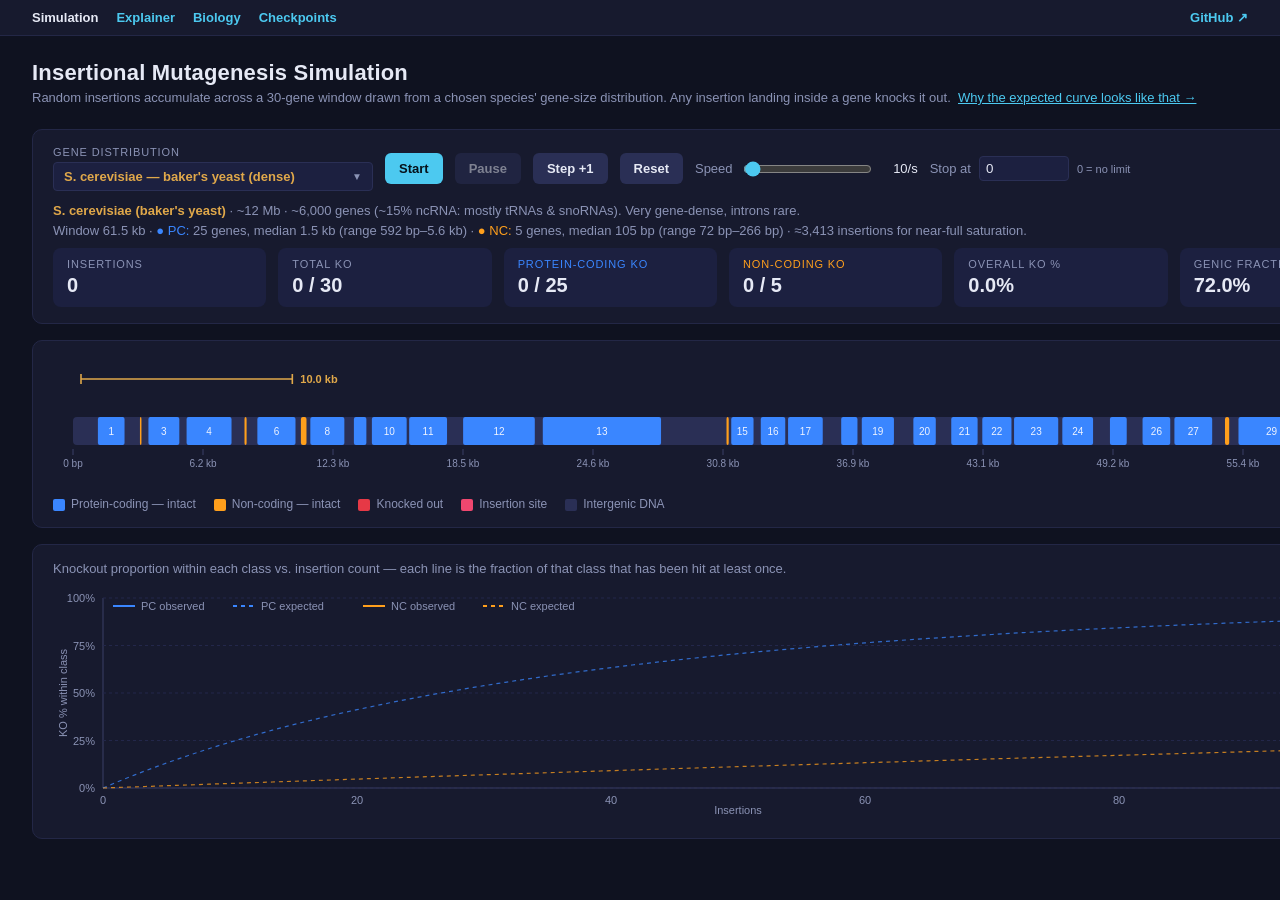
==== commit 5d12e32a: "Add Biology page with cross-species gene-density table Three paragraphs covering insertional mutagen" ====
--- a/index.html
+++ b/index.html
@@ -121,6 +121,7 @@
 <nav class="nav">
   <a href="index.html" class="active">Simulation</a>
   <a href="explainer.html">Explainer</a>
+  <a href="biology.html">Biology</a>
   <a href="checkpoints.html">Checkpoints</a>
   <span class="spacer"></span>
   <a href="https://github.com/seanvw/mutagenesis" target="_blank" rel="noopener">GitHub ↗</a>
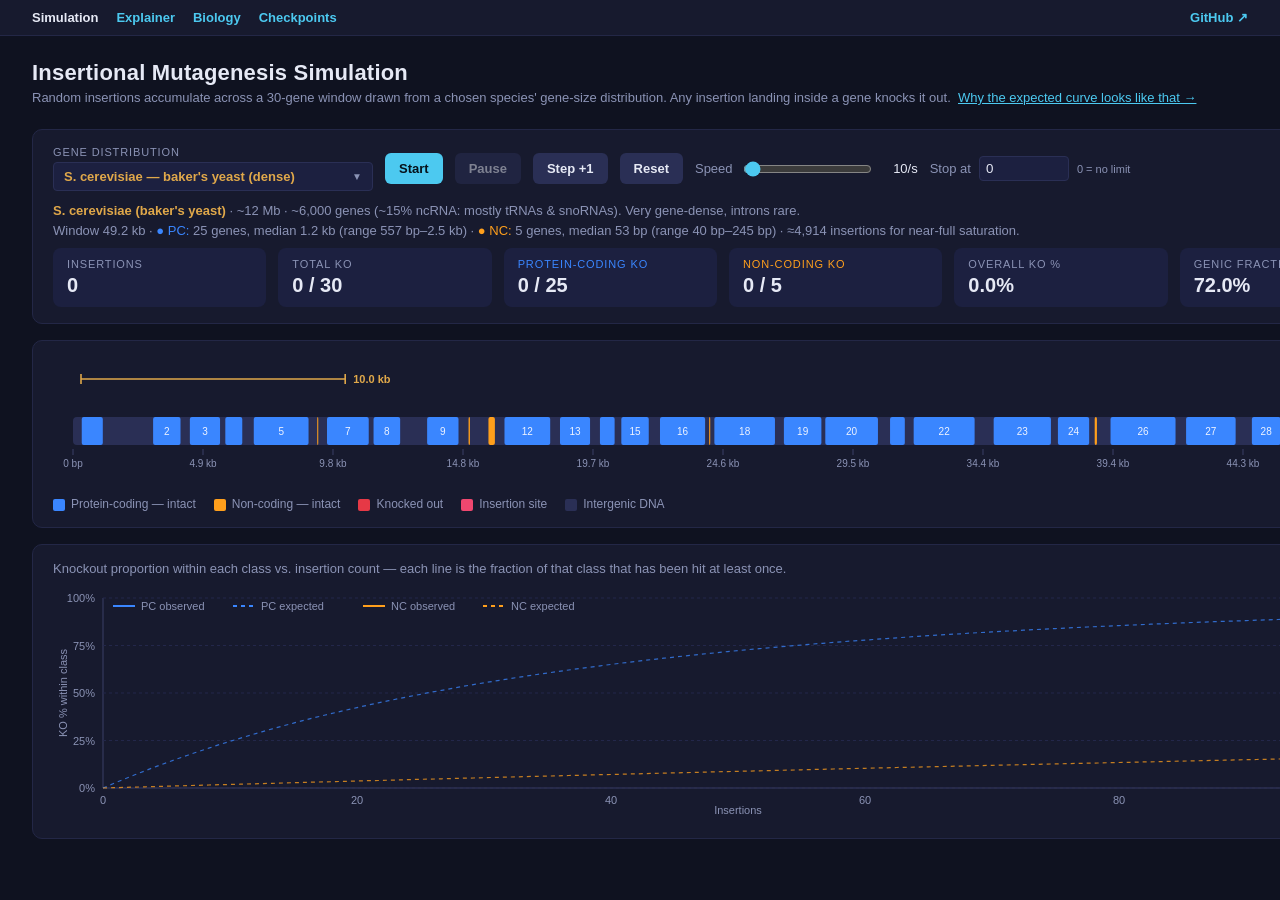
==== commit 246406b0: "Add C. ruddii and P. japonica presets to simulation Extends the species selector to span the known e" ====
--- a/index.html
+++ b/index.html
@@ -199,6 +199,22 @@
   // ncMedian/Sigma = non-coding size distribution (log-normal)
   // genicFraction = fraction of genome occupied by any gene body (PC + NC)
   const PRESETS = {
+    carsonella: {
+      label: "C. ruddii PV (psyllid endosymbiont)",
+      pcMedian: 800,   pcSigma: 0.4,       // 182 PC genes packed into 160 kb → tight distribution
+      ncMedian: 80,    ncSigma: 0.3,       // mostly tRNAs (~76 bp) plus a couple of rRNAs
+      ncFraction: 0.15,                     // ~31 RNAs of ~213 total annotated
+      genicFraction: 0.95,
+      note: "~160 kb · 182 PC + ~31 RNAs. Densest known cellular genome — obligate endosymbiont of psyllids that has shed everything its host can supply."
+    },
+    ecoli: {
+      label: "E. coli (bacterium)",
+      pcMedian: 900,   pcSigma: 0.35,
+      ncMedian: 100,   ncSigma: 0.55,      // tRNAs ~76 bp, rRNAs 1.5–2.9 kb, small sRNAs
+      ncFraction: 0.03,                    // ~100 ncRNAs of ~4,300
+      genicFraction: 0.88,
+      note: "~4.6 Mb · ~4,300 genes (~3% ncRNA: tRNAs, rRNAs, sRNAs). Operons packed back-to-back."
+    },
     yeast: {
       label: "S. cerevisiae (baker's yeast)",
       pcMedian: 1400,  pcSigma: 0.55,
@@ -215,14 +231,6 @@
       genicFraction: 0.40,
       note: "~135 Mb · ~27,000 PC genes + ~5,000 ncRNAs (miRNAs, lncRNAs, tRNAs). Kilobase intergenic gaps."
     },
-    ecoli: {
-      label: "E. coli (bacterium)",
-      pcMedian: 900,   pcSigma: 0.35,
-      ncMedian: 100,   ncSigma: 0.55,      // tRNAs ~76 bp, rRNAs 1.5–2.9 kb, small sRNAs
-      ncFraction: 0.03,                    // ~100 ncRNAs of ~4,300
-      genicFraction: 0.88,
-      note: "~4.6 Mb · ~4,300 genes (~3% ncRNA: tRNAs, rRNAs, sRNAs). Operons packed back-to-back."
-    },
     human: {
       label: "H. sapiens (gene bodies incl. introns)",
       pcMedian: 14000, pcSigma: 1.15,      // very wide; some PC genes ≥100 kb
@@ -231,6 +239,14 @@
       genicFraction: 0.45,
       note: "~3.2 Gb · ~20,000 PC + ~20,000+ ncRNAs (lncRNAs, miRNAs). Gene bodies huge, separated by 10s–100s of kb."
     },
+    parisjaponica: {
+      label: "P. japonica (Japanese canopy plant)",
+      pcMedian: 2500,  pcSigma: 0.85,      // gene-size distribution unknown — modelled on plants
+      ncMedian: 600,   ncSigma: 1.1,
+      ncFraction: 0.18,                    // assume plant-typical; annotation is incomplete
+      genicFraction: 0.03,
+      note: "~149 Gb · gene count uncertain (~30k est.). Largest known plant genome — gene bodies are <5% of DNA, the rest is transposon-derived repeats."
+    },
     synthetic: {
       label: "Synthetic (original toy)",
       pcMedian: 1400,  pcSigma: 0.8,
@@ -242,14 +258,17 @@
   };
 
   // Thematic accent colour for each species — used in the dropdown, selected value,
-  // and info line. Chosen to evoke each organism (amber yeast, leaf green,
-  // Gram-stain pink, lilac human, neutral grey for the synthetic toy).
+  // and info line. Kingdoms share a hue family: bacteria in pinks (Gram-stain),
+  // plants in greens, animals in lilacs, fungi in amber, with the synthetic toy in grey.
+  // Within a kingdom, the more extreme genome takes the more saturated/darker shade.
   const SPECIES_COLORS = {
-    yeast:       '#e0a84a',
-    arabidopsis: '#5cbf3e',
-    ecoli:       '#e85a85',
-    human:       '#b088f9',
-    synthetic:   '#9aa1b8'
+    carsonella:    '#ff5c8a',   // hot pink — extreme bacterium
+    ecoli:         '#e85a85',   // mid Gram-stain pink
+    yeast:         '#e0a84a',   // amber
+    arabidopsis:   '#5cbf3e',   // bright leaf green
+    human:         '#b088f9',   // lilac
+    parisjaponica: '#2d8a3e',   // deep forest green — extreme plant
+    synthetic:     '#9aa1b8'    // neutral grey
   };
 
   const GENE_COUNT = 30;
@@ -367,11 +386,13 @@
   // Visible labels for the custom dropdown — kept here so the menu and the
   // selected-value display stay in sync without duplicating strings in markup.
   const PRESET_LABELS = {
-    yeast:       "S. cerevisiae — baker's yeast (dense)",
-    arabidopsis: "A. thaliana — thale cress (moderate)",
-    ecoli:       "E. coli — bacterium (very dense)",
-    human:       "H. sapiens — gene bodies (sparse)",
-    synthetic:   "Synthetic (arbitrary)"
+    carsonella:    "C. ruddii — psyllid endosymbiont (densest known)",
+    ecoli:         "E. coli — bacterium (very dense)",
+    yeast:         "S. cerevisiae — baker's yeast (dense)",
+    arabidopsis:   "A. thaliana — thale cress (moderate)",
+    human:         "H. sapiens — gene bodies (sparse)",
+    parisjaponica: "P. japonica — Japanese canopy plant (sparsest known)",
+    synthetic:     "Synthetic (arbitrary)"
   };
 
   function buildPresetMenu() {
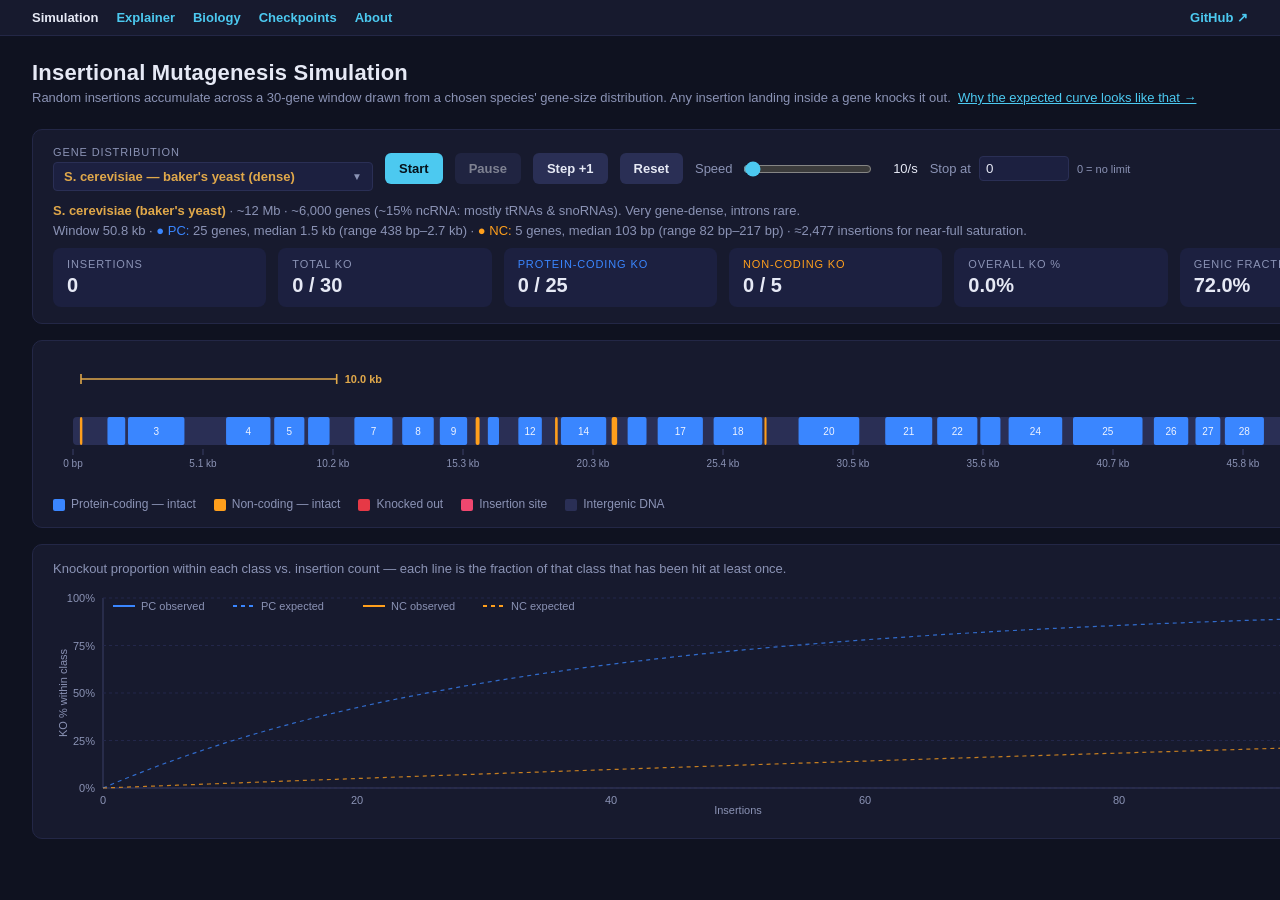
==== commit 067cc0f5: "Add About page linking to author site Co-Authored-By: Claude Opus 4.7 (1M context) <noreply@anthropi" ====
--- a/index.html
+++ b/index.html
@@ -123,6 +123,7 @@
   <a href="explainer.html">Explainer</a>
   <a href="biology.html">Biology</a>
   <a href="checkpoints.html">Checkpoints</a>
+  <a href="about.html">About</a>
   <span class="spacer"></span>
   <a href="https://github.com/seanvw/mutagenesis" target="_blank" rel="noopener">GitHub ↗</a>
 </nav>
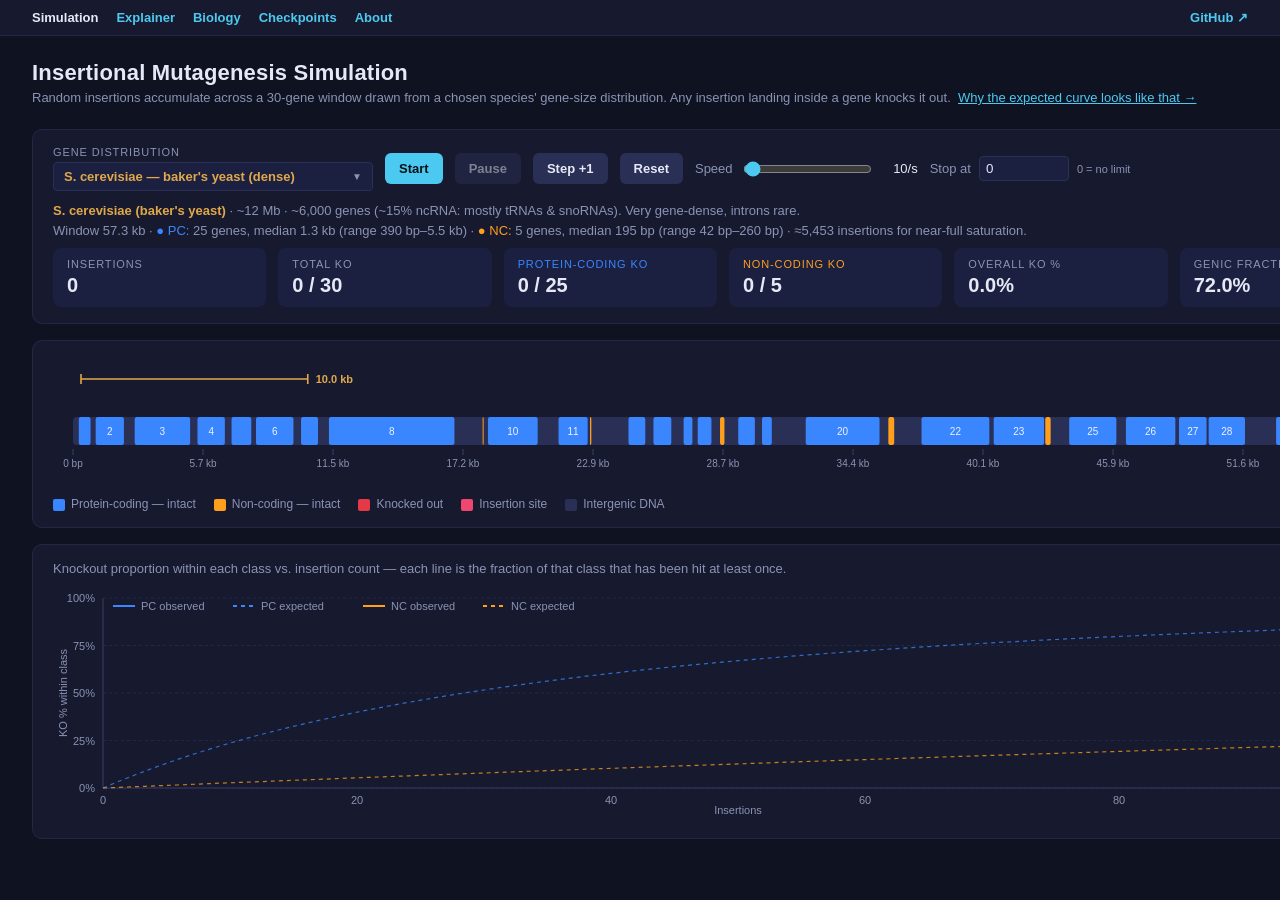
==== commit f4140bf1: "Extract shared CSS into shared.css Pull the palette vars, body reset, .nav block, and .panel base ou" ====
--- a/index.html
+++ b/index.html
@@ -3,49 +3,21 @@
 <head>
 <meta charset="UTF-8" />
 <title>Insertional Mutagenesis Simulation</title>
+<link rel="stylesheet" href="shared.css">
 <style>
   :root {
-    --bg: #0f1220;
-    --panel: #171a2e;
-    --ink: #e6e9f5;
-    --muted: #8b93b5;
-    --accent: #4cc9f0;
     --gene: #3a86ff;        /* protein-coding, intact */
     --gene-ko: #e63946;     /* knocked out (red) */
     --nc: #ff9f1c;          /* non-coding, intact */
     --nc-ko: #e63946;       /* knocked out (red) */
     --insert: #ef476f;
     --grid: #262a46;
-    --good: #06d6a0;
-  }
-  * { box-sizing: border-box; }
-  html, body {
-    margin: 0; padding: 0;
-    background: var(--bg); color: var(--ink);
-    font-family: -apple-system, BlinkMacSystemFont, "Segoe UI", Helvetica, Arial, sans-serif;
-    min-height: 100vh;
   }
   header {
     padding: 24px 32px 8px;
   }
   h1 { margin: 0; font-weight: 600; font-size: 22px; letter-spacing: 0.2px; }
   .sub { color: var(--muted); font-size: 13px; margin-top: 4px; }
-  .nav {
-    display: flex;
-    gap: 18px;
-    padding: 10px 32px;
-    background: var(--panel);
-    border-bottom: 1px solid #232746;
-    font-size: 13px;
-  }
-  .nav a {
-    color: var(--accent);
-    text-decoration: none;
-    font-weight: 600;
-  }
-  .nav a:hover { text-decoration: underline; }
-  .nav a.active { color: var(--ink); }
-  .nav .spacer { flex: 1; }
 
   main {
     display: grid;
@@ -55,12 +27,7 @@
     max-width: 1400px;
     margin: 0 auto;
   }
-  .panel {
-    background: var(--panel);
-    border: 1px solid #232746;
-    border-radius: 10px;
-    padding: 16px 20px;
-  }
+  .panel { padding: 16px 20px; }
   .controls {
     display: flex;
     flex-wrap: wrap;
--- a/shared.css
+++ b/shared.css
@@ -0,0 +1,44 @@
+/* Shared palette, body, nav, and panel-base styles for every page.
+   Page-specific styles (controls, charts, prose, tables, …) live inline
+   in each HTML file alongside any extra CSS custom properties. */
+
+:root {
+  --bg: #0f1220;
+  --panel: #171a2e;
+  --ink: #e6e9f5;
+  --muted: #8b93b5;
+  --accent: #4cc9f0;
+  --good: #06d6a0;
+}
+
+* { box-sizing: border-box; }
+
+html, body {
+  margin: 0; padding: 0;
+  background: var(--bg); color: var(--ink);
+  font-family: -apple-system, BlinkMacSystemFont, "Segoe UI", Helvetica, Arial, sans-serif;
+  min-height: 100vh;
+}
+
+.nav {
+  display: flex;
+  gap: 18px;
+  padding: 10px 32px;
+  background: var(--panel);
+  border-bottom: 1px solid #232746;
+  font-size: 13px;
+}
+.nav a {
+  color: var(--accent);
+  text-decoration: none;
+  font-weight: 600;
+}
+.nav a:hover { text-decoration: underline; }
+.nav a.active { color: var(--ink); }
+.nav .spacer { flex: 1; }
+
+.panel {
+  background: var(--panel);
+  border: 1px solid #232746;
+  border-radius: 10px;
+}
